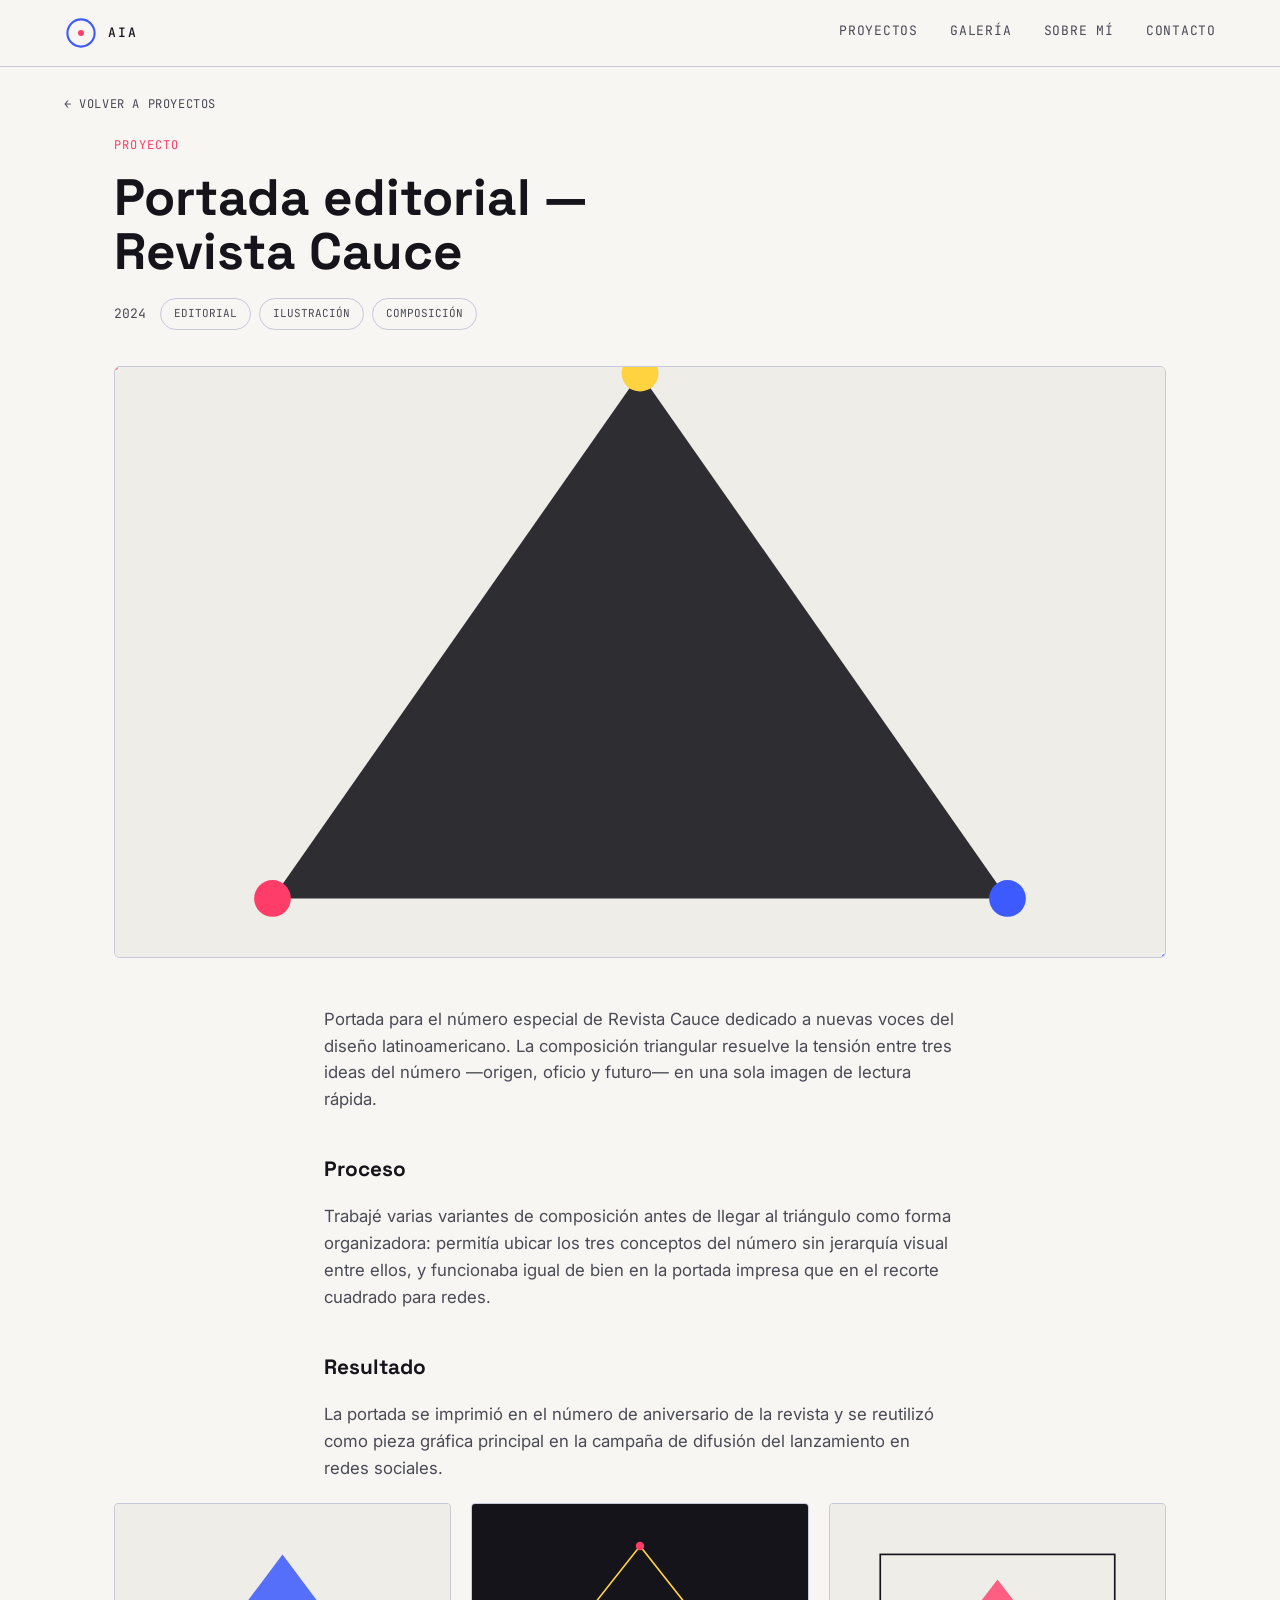
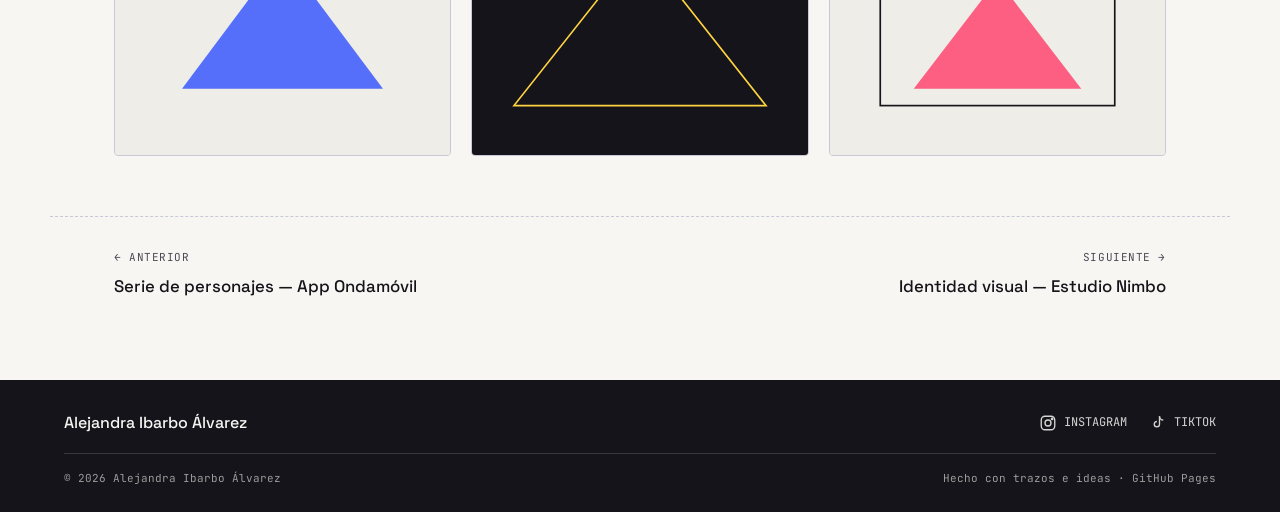
==== proyecto-cauce.html @ eb2e894c "Add files via upload" ====
<!DOCTYPE html>
<html lang="es">
<head>
<meta charset="UTF-8">
<meta name="viewport" content="width=device-width, initial-scale=1.0">
<title>Portada editorial — Revista Cauce · Alejandra Ibarbo Álvarez</title>
<meta name="description" content="Portada ilustrada para el número especial de Revista Cauce.">
<link rel="icon" href="data:image/svg+xml,<svg xmlns=%22http://www.w3.org/2000/svg%22 viewBox=%220 0 100 100%22><circle cx=%2250%22 cy=%2250%22 r=%2242%22 fill=%22%23F7F6F3%22 stroke=%22%233D5AFE%22 stroke-width=%228%22/><circle cx=%2250%22 cy=%2250%22 r=%2210%22 fill=%22%23FF3D68%22/></svg>">
<link rel="preconnect" href="https://fonts.googleapis.com">
<link rel="preconnect" href="https://fonts.gstatic.com" crossorigin>
<link href="https://fonts.googleapis.com/css2?family=Space+Grotesk:wght@500;700&family=Inter:wght@400;500;600&family=JetBrains+Mono:wght@400;500&display=swap" rel="stylesheet">
<link rel="stylesheet" href="css/style.css">
</head>
<body>

<a class="skip-link" href="#contenido">Saltar al contenido</a>

<header class="toolbar">
  <a href="index.html#inicio" class="toolbar__mark" aria-label="Inicio">
    <svg viewBox="0 0 40 40" width="34" height="34" aria-hidden="true">
      <circle cx="20" cy="20" r="16" fill="none" stroke="var(--vector-blue)" stroke-width="2.5"/>
      <circle cx="20" cy="20" r="3.5" fill="var(--node-pink)"/>
    </svg>
    <span class="toolbar__mark-text">AIA</span>
  </a>
  <nav class="toolbar__nav" aria-label="Navegación principal">
    <a href="index.html#proyectos">Proyectos</a>
    <a href="index.html#galeria">Galería</a>
    <a href="index.html#sobre-mi">Sobre mí</a>
    <a href="index.html#contacto">Contacto</a>
  </nav>
  <button class="toolbar__menu-btn" id="menuBtn" aria-expanded="false" aria-controls="mobileNav" aria-label="Abrir menú">
    <span></span><span></span><span></span>
  </button>
</header>

<nav id="mobileNav" class="mobile-nav" aria-label="Navegación móvil">
  <a href="index.html#proyectos">Proyectos</a>
  <a href="index.html#galeria">Galería</a>
  <a href="index.html#sobre-mi">Sobre mí</a>
  <a href="index.html#contacto">Contacto</a>
</nav>

<main id="contenido">

  <a href="index.html#proyectos" class="project-back">← Volver a proyectos</a>

  <header class="project-header">
    <span class="project-header__eyebrow">Proyecto</span>
    <h1>Portada editorial — Revista Cauce</h1>
    <div class="project-header__meta">
      <span class="project-header__year">2024</span>
      <ul class="project-header__tags">
        <li>Editorial</li>
        <li>Ilustración</li>
        <li>Composición</li>
      </ul>
    </div>
  </header>

  <div class="project-cover">
    <div class="project-cover__frame">
      <img src="assets/images/proyecto-3.svg" alt="Portada editorial para Revista Cauce">
    </div>
  </div>

  <div class="project-content">
    <p>Portada para el número especial de Revista Cauce dedicado a nuevas voces del diseño latinoamericano. La composición triangular resuelve la tensión entre tres ideas del número —origen, oficio y futuro— en una sola imagen de lectura rápida.</p>

    <h2>Proceso</h2>
    <p>Trabajé varias variantes de composición antes de llegar al triángulo como forma organizadora: permitía ubicar los tres conceptos del número sin jerarquía visual entre ellos, y funcionaba igual de bien en la portada impresa que en el recorte cuadrado para redes.</p>

    <h2>Resultado</h2>
    <p>La portada se imprimió en el número de aniversario de la revista y se reutilizó como pieza gráfica principal en la campaña de difusión del lanzamiento en redes sociales.</p>
  </div>

  <div class="project-gallery">
    <img src="assets/images/proyecto-3-detalle-1.svg" alt="Detalle 1 del proyecto Revista Cauce" loading="lazy">
    <img src="assets/images/proyecto-3-detalle-2.svg" alt="Detalle 2 del proyecto Revista Cauce" loading="lazy">
    <img src="assets/images/proyecto-3-detalle-3.svg" alt="Detalle 3 del proyecto Revista Cauce" loading="lazy">
  </div>

  <nav class="project-nav" aria-label="Navegación entre proyectos">
    <a href="proyecto-ondamovil.html" class="project-nav__link">
      <span class="project-nav__label">← Anterior</span>
      <span class="project-nav__title">Serie de personajes — App Ondamóvil</span>
    </a>
    <a href="proyecto-nimbo.html" class="project-nav__link project-nav__link--next">
      <span class="project-nav__label">Siguiente →</span>
      <span class="project-nav__title">Identidad visual — Estudio Nimbo</span>
    </a>
  </nav>

</main>

<footer class="footer">
  <div class="footer__row">
    <span class="footer__name">Alejandra Ibarbo Álvarez</span>
    <div class="footer__social">
      <a href="https://instagram.com/tunombre" target="_blank" rel="noopener noreferrer" aria-label="Instagram">
        <svg width="18" height="18" viewBox="0 0 24 24" fill="none" stroke="currentColor" stroke-width="1.8" aria-hidden="true"><rect x="3" y="3" width="18" height="18" rx="5"/><circle cx="12" cy="12" r="4"/><circle cx="17.5" cy="6.5" r="1"/></svg>
        <span>Instagram</span>
      </a>
      <a href="https://www.tiktok.com/@tunombre" target="_blank" rel="noopener noreferrer" aria-label="TikTok">
        <svg width="18" height="18" viewBox="0 0 24 24" fill="none" stroke="currentColor" stroke-width="1.8" aria-hidden="true"><path d="M14 3v10.5a3.5 3.5 0 1 1-3.5-3.5"/><path d="M14 3c0 3 2.5 5 5 5"/></svg>
        <span>TikTok</span>
      </a>
    </div>
  </div>
  <div class="footer__row footer__row--meta">
    <span>© <span id="year"></span> Alejandra Ibarbo Álvarez</span>
    <span>Hecho con trazos e ideas · GitHub Pages</span>
  </div>
</footer>

<script src="js/script.js"></script>
</body>
</html>
---- css/style.css ----
/* =========================================================
   TOKENS
   ========================================================= */
:root{
  --canvas: #F7F6F3;
  --canvas-alt: #EFEDE7;
  --ink: #14141A;
  --ink-soft: #4A4A55;
  --vector-blue: #3D5AFE;
  --node-pink: #FF3D68;
  --path-grey: #C7C9D9;
  --highlight-yellow: #FFD23F;

  --font-display: 'Space Grotesk', sans-serif;
  --font-body: 'Inter', sans-serif;
  --font-mono: 'JetBrains Mono', monospace;

  --container: 1180px;
  --edge: clamp(20px, 5vw, 64px);
}

*,*::before,*::after{ box-sizing: border-box; }

html{ scroll-behavior: smooth; }

body{
  margin:0;
  background: var(--canvas);
  color: var(--ink);
  font-family: var(--font-body);
  font-size: 16px;
  line-height: 1.6;
  -webkit-font-smoothing: antialiased;
}

img{ max-width: 100%; display:block; }
a{ color: inherit; }

h1,h2,h3{ font-family: var(--font-display); margin: 0; }

.skip-link{
  position:absolute; left:-999px; top:0;
  background:var(--ink); color:var(--canvas);
  padding:10px 16px; z-index:200;
}
.skip-link:focus{ left: var(--edge); top: var(--edge); }

:focus-visible{
  outline: 2.5px solid var(--vector-blue);
  outline-offset: 3px;
}

@media (prefers-reduced-motion: reduce){
  *{ animation-duration: 0.001ms !important; animation-iteration-count: 1 !important; transition-duration: 0.001ms !important; scroll-behavior: auto !important; }
}

/* =========================================================
   TOOLBAR
   ========================================================= */
.toolbar{
  position: sticky; top:0; z-index:100;
  display:flex; align-items:center; justify-content:space-between;
  padding: 16px var(--edge);
  background: rgba(247,246,243,0.86);
  backdrop-filter: blur(10px);
  border-bottom: 1px solid var(--path-grey);
}
.toolbar__mark{
  display:flex; align-items:center; gap:10px;
  text-decoration:none; color:var(--ink);
}
.toolbar__mark-text{
  font-family: var(--font-mono); font-size: 13px; letter-spacing:0.14em;
  font-weight:500;
}
.toolbar__nav{ display:flex; gap:32px; }
.toolbar__nav a{
  text-decoration:none; font-family:var(--font-mono);
  font-size: 13px; letter-spacing:0.06em; text-transform:uppercase;
  color: var(--ink-soft);
  position:relative; padding-bottom:3px;
  transition: color .2s ease;
}
.toolbar__nav a:hover{ color: var(--vector-blue); }
.toolbar__nav a::after{
  content:""; position:absolute; left:0; bottom:0; height:2px; width:0;
  background: var(--node-pink); transition: width .25s ease;
}
.toolbar__nav a:hover::after{ width:100%; }

.toolbar__menu-btn{
  display:none; flex-direction:column; gap:5px;
  width:32px; height:32px; background:none; border:none; cursor:pointer;
  padding:0;
}
.toolbar__menu-btn span{
  display:block; height:2px; width:100%; background:var(--ink);
  transition: transform .25s ease, opacity .25s ease;
}

.mobile-nav{
  display:none; flex-direction:column;
  position: sticky; top: 66px; z-index:99;
  background: var(--canvas);
  border-bottom: 1px solid var(--path-grey);
}
.mobile-nav a{
  padding: 16px var(--edge);
  text-decoration:none; color:var(--ink);
  font-family: var(--font-mono); font-size:14px; text-transform:uppercase;
  border-top: 1px solid var(--canvas-alt);
}
.mobile-nav.is-open{ display:flex; }

@media (max-width: 760px){
  .toolbar__nav{ display:none; }
  .toolbar__menu-btn{ display:flex; }
}

/* =========================================================
   HERO
   ========================================================= */
.hero{
  position:relative;
  padding: clamp(64px, 12vh, 130px) var(--edge) clamp(48px, 8vh, 80px);
  max-width: var(--container);
  margin: 0 auto;
  overflow:hidden;
}
.hero__grid{
  position:absolute; inset:0;
  background-image:
    linear-gradient(var(--canvas-alt) 1px, transparent 1px),
    linear-gradient(90deg, var(--canvas-alt) 1px, transparent 1px);
  background-size: 42px 42px;
  mask-image: radial-gradient(ellipse 80% 60% at 30% 20%, black, transparent 70%);
  opacity:0.6;
  z-index:-1;
}
.hero__eyebrow{
  font-family: var(--font-mono); font-size:13px; letter-spacing:0.1em;
  text-transform:uppercase; color: var(--vector-blue); margin:0 0 20px;
}
.hero__name{
  font-size: clamp(2.6rem, 9vw, 6.2rem);
  font-weight:700; line-height:0.98; letter-spacing:-0.01em;
  margin:0 0 28px;
}
.hero__name-line{
  display:block; position:relative;
}
.hero__name-line::before{
  content:""; position:absolute; width:8px; height:8px; border-radius:50%;
  background: var(--node-pink); left:-20px; top:0.4em;
  opacity:0; transform: scale(0);
  animation: nodePop .5s ease forwards;
  animation-delay: 1.1s;
}
.hero__name-line:last-child::before{ background: var(--vector-blue); animation-delay: 1.3s; }
@keyframes nodePop{ to{ opacity:1; transform:scale(1); } }
.hero__name-line{
  clip-path: inset(0 100% 0 0);
  animation: reveal 0.9s cubic-bezier(.65,0,.35,1) forwards;
}
.hero__name-line:nth-child(2){ animation-delay: 0.25s; }
@keyframes reveal{ to{ clip-path: inset(0 0 0 0); } }

.hero__role{
  font-family: var(--font-mono); font-size: clamp(13px,1.6vw,15px);
  color: var(--ink-soft); text-transform:uppercase; letter-spacing:0.04em;
  margin: 0 0 22px; max-width: 44ch;
}
.hero__intro{
  font-size: clamp(1.05rem, 2vw, 1.25rem);
  max-width: 46ch; color: var(--ink); margin: 0 0 36px;
}

.hero__actions{ display:flex; gap:16px; flex-wrap:wrap; margin-bottom: 56px; }
.btn{
  font-family: var(--font-mono); font-size:13px; letter-spacing:0.05em;
  text-transform:uppercase; text-decoration:none;
  padding: 14px 26px; border-radius: 2px;
  border: 1.5px solid var(--ink); transition: all .2s ease;
  display:inline-flex; align-items:center; gap:8px;
}
.btn--primary{ background: var(--ink); color: var(--canvas); }
.btn--primary:hover{ background: var(--vector-blue); border-color:var(--vector-blue); }
.btn--ghost{ background:transparent; color:var(--ink); }
.btn--ghost:hover{ border-color: var(--node-pink); color: var(--node-pink); }

.hero__statusbar{
  display:flex; align-items:center; gap:10px;
  font-family: var(--font-mono); font-size:12px; color: var(--ink-soft);
  border-top: 1px dashed var(--path-grey); padding-top:18px;
}
.hero__scroll-cue{ margin-left:auto; display:flex; align-items:center; gap:6px; }
.hero__scroll-arrow{ display:inline-block; animation: bob 1.6s ease-in-out infinite; }
@keyframes bob{ 0%,100%{ transform:translateY(0);} 50%{ transform:translateY(4px);} }

@media (max-width:520px){
  .hero__statusbar span:not(.hero__scroll-cue):not(:first-child){ display:none; }
  .hero__role-break{ display:none; }
}

/* =========================================================
   SECTION HEAD (shared)
   ========================================================= */
.section-head{
  max-width: var(--container); margin: 0 auto; padding: 0 var(--edge);
}
.section-head__tag{
  display:block; font-family: var(--font-mono); font-size:12px;
  letter-spacing:0.1em; text-transform:uppercase; color: var(--node-pink);
  margin-bottom:14px;
}
.section-head h2{ font-size: clamp(1.8rem, 4vw, 2.6rem); margin-bottom:10px; }
.section-head p{ color: var(--ink-soft); max-width:56ch; }

/* =========================================================
   WORK / GRID
   ========================================================= */
.work{ padding: clamp(60px,10vh,110px) 0 clamp(60px,10vh,110px); }

.grid{
  display:grid; grid-template-columns: repeat(3, 1fr); gap: 28px;
  max-width: var(--container); margin: 40px auto 0; padding: 0 var(--edge);
}
@media (max-width: 900px){ .grid{ grid-template-columns: repeat(2,1fr); } }
@media (max-width: 600px){ .grid{ grid-template-columns: 1fr; } }

.card{
  opacity:0; transform: translateY(18px);
  transition: opacity .5s ease, transform .5s ease;
}
.card.is-visible{ opacity:1; transform:none; }

.project-card{
  display:flex; flex-direction:column; width:100%;
  background:none; border:none; padding:0; margin:0; cursor:pointer;
  text-align:left; font-family:inherit; color:inherit; text-decoration:none;
}
.project-card:hover .card__frame{ border-color: var(--vector-blue); }

.card__frame{
  position:relative; aspect-ratio: 4/3; overflow:hidden; display:block;
  background: var(--canvas-alt);
  border: 1px solid var(--path-grey);
  border-radius: 4px;
}
.card__frame img{
  width:100%; height:100%; object-fit:cover;
  transition: transform .5s cubic-bezier(.2,.8,.2,1);
}
.project-card:hover .card__frame img{ transform: scale(1.06); }

.card__expand{
  position:absolute; right:12px; bottom:12px;
  background: var(--ink); color: var(--canvas);
  font-family: var(--font-mono); font-size:11px; text-transform:uppercase;
  letter-spacing:0.05em; padding:7px 12px; border-radius:999px;
  opacity:0; transform: translateY(6px);
  transition: opacity .25s ease, transform .25s ease;
}
.project-card:hover .card__expand,
.project-card:focus-visible .card__expand{ opacity:1; transform:none; }

.card__node{
  position:absolute; width:9px; height:9px; border-radius:50%;
  background: var(--node-pink); border:2px solid var(--canvas);
  opacity:0; transition: opacity .25s ease;
}
.card__node--tl{ top:-5px; left:-5px; }
.card__node--br{ bottom:-5px; right:-5px; background:var(--vector-blue); }
.project-card:hover .card__node{ opacity:1; }

.card__meta{ padding-top:14px; display:flex; flex-direction:column; gap:6px; }
.card__title{ font-size:1.02rem; font-weight:500; font-family: var(--font-body); }
.card__year{ font-family: var(--font-mono); font-size:11px; color: var(--ink-soft); }

/* =========================================================
   ABOUT
   ========================================================= */
.about{
  display:grid; grid-template-columns: 0.8fr 1.2fr; gap: 60px; align-items:center;
  max-width: var(--container); margin: 0 auto; padding: clamp(60px,10vh,110px) var(--edge);
  border-top: 1px solid var(--path-grey);
}
.about__mark{ max-width:260px; margin:0 auto; }
.about__text p{ max-width:60ch; color:var(--ink-soft); font-size:1.05rem; }
.pills{
  list-style:none; margin: 22px 0 0; padding:0; display:flex; flex-wrap:wrap; gap:10px;
}
.pills li{
  font-family: var(--font-mono); font-size:12px; text-transform:uppercase;
  border:1.5px solid var(--path-grey); border-radius:999px; padding:7px 14px;
  color: var(--ink-soft);
}
@media (max-width: 780px){
  .about{ grid-template-columns: 1fr; text-align:left; }
  .about__mark{ max-width:180px; }
}

/* =========================================================
   CONTACT
   ========================================================= */
.contact{
  text-align:center; padding: clamp(70px,12vh,130px) var(--edge);
  max-width: 720px; margin:0 auto;
}
.contact h2{ font-size: clamp(2rem,5vw,3rem); margin: 14px 0 12px; }
.contact p{ color:var(--ink-soft); margin-bottom:28px; }
.contact__email{
  display:inline-block; font-family: var(--font-display); font-weight:700;
  font-size: clamp(1.2rem,3vw,1.6rem); text-decoration:none; color:var(--ink);
  border-bottom: 2.5px solid var(--node-pink); padding-bottom:4px;
  transition: color .2s ease, border-color .2s ease;
}
.contact__email:hover{ color: var(--vector-blue); border-color: var(--vector-blue); }

/* =========================================================
   FOOTER
   ========================================================= */
.footer{
  background: var(--ink); color: var(--canvas);
  padding: 30px var(--edge) 24px;
}
.footer__row{
  max-width: var(--container); margin:0 auto;
  display:flex; align-items:center; justify-content:space-between; flex-wrap:wrap; gap:16px;
}
.footer__name{ font-family: var(--font-display); font-weight:500; font-size:1rem; }
.footer__social{ display:flex; gap:22px; }
.footer__social a{
  display:flex; align-items:center; gap:7px; text-decoration:none; color: var(--canvas);
  font-family: var(--font-mono); font-size:12px; text-transform:uppercase;
  opacity:0.85; transition: opacity .2s ease, color .2s ease;
}
.footer__social a:hover{ opacity:1; color: var(--highlight-yellow); }
.footer__row--meta{
  margin-top:18px; padding-top:16px; border-top:1px solid rgba(247,246,243,0.15);
  font-family: var(--font-mono); font-size:11px; color: rgba(247,246,243,0.6);
  justify-content:space-between;
}
@media (max-width:600px){
  .footer__row--meta{ flex-direction:column; align-items:flex-start; gap:6px; }
}

/* =========================================================
   GALERÍA
   ========================================================= */
.gallery{ padding: 0 0 clamp(60px,10vh,110px); }

.gallery__grid{
  display:grid; grid-template-columns: repeat(4, 1fr); gap: 16px;
  max-width: var(--container); margin: 40px auto 0; padding: 0 var(--edge);
}
@media (max-width: 900px){ .gallery__grid{ grid-template-columns: repeat(3,1fr); } }
@media (max-width: 600px){ .gallery__grid{ grid-template-columns: repeat(2,1fr); gap:10px; } }

.gallery__item{
  position:relative; aspect-ratio: 1/1; overflow:hidden;
  background: var(--canvas-alt); border: 1px solid var(--path-grey); border-radius:4px;
  padding:0; cursor:pointer; display:block;
}
.gallery__item img{
  width:100%; height:100%; object-fit:cover;
  transition: transform .45s cubic-bezier(.2,.8,.2,1), opacity .2s ease;
}
.gallery__item:hover img{ transform: scale(1.08); }
.gallery__item::after{
  content:""; position:absolute; inset:0; border:2px solid transparent;
  transition: border-color .2s ease; pointer-events:none;
}
.gallery__item:hover::after{ border-color: var(--node-pink); }

/* =========================================================
   LIGHTBOX (galería)
   ========================================================= */
.lightbox{
  position: fixed; inset:0; z-index:300;
  display:flex; align-items:center; justify-content:center;
  visibility:hidden; opacity:0;
  transition: opacity .3s ease, visibility 0s linear .3s;
}
.lightbox.is-open{ visibility:visible; opacity:1; transition: opacity .3s ease; }

.lightbox__backdrop{ position:absolute; inset:0; background: rgba(20,20,26,0.92); }

.lightbox__figure{
  position:relative; z-index:1; max-width:min(880px,90vw); max-height:82vh;
  display:flex; flex-direction:column; align-items:center; margin:0;
  transform: scale(0.97); transition: transform .3s ease;
}
.lightbox.is-open .lightbox__figure{ transform:none; }
.lightbox__figure img{
  max-width:100%; max-height:70vh; object-fit:contain;
  border-radius:4px; background: var(--canvas-alt);
}
.lightbox__figure figcaption{
  color: var(--canvas); font-family: var(--font-mono); font-size:12px;
  letter-spacing:0.05em; margin-top:16px; text-align:center;
}

.lightbox__close, .lightbox__nav{
  position:absolute; z-index:2; cursor:pointer;
  background: rgba(247,246,243,0.1); border: 1px solid rgba(247,246,243,0.3);
  color: var(--canvas); border-radius:50%;
  display:flex; align-items:center; justify-content:center;
  transition: background .2s ease, border-color .2s ease;
}
.lightbox__close{ top:20px; right:20px; width:42px; height:42px; }
.lightbox__nav{ top:50%; transform: translateY(-50%); width:46px; height:46px; }
.lightbox__nav--prev{ left:20px; }
.lightbox__nav--next{ right:20px; }
.lightbox__close:hover, .lightbox__nav:hover{
  background: var(--node-pink); border-color: var(--node-pink);
}

@media (max-width:600px){
  .lightbox__nav{ width:38px; height:38px; }
  .lightbox__nav--prev{ left:8px; }
  .lightbox__nav--next{ right:8px; }
  .lightbox__close{ top:10px; right:10px; }
}

/* =========================================================
   PÁGINA DE PROYECTO INDIVIDUAL
   ========================================================= */
.project-back{
  display:inline-flex; align-items:center; gap:8px;
  max-width: var(--container); margin: 28px auto 0; padding: 0 var(--edge);
  font-family: var(--font-mono); font-size:12px; text-transform:uppercase;
  letter-spacing:0.05em; text-decoration:none; color: var(--ink-soft);
  transition: color .2s ease;
}
.project-back:hover{ color: var(--vector-blue); }

.project-header{
  max-width: var(--container); margin: 0 auto; padding: 20px var(--edge) 0;
}
.project-header__eyebrow{
  font-family: var(--font-mono); font-size:12px; letter-spacing:0.1em;
  text-transform:uppercase; color: var(--node-pink); display:block; margin-bottom:16px;
}
.project-header h1{
  font-size: clamp(2rem, 5vw, 3.2rem); line-height:1.05; max-width: 18ch; margin-bottom:20px;
}
.project-header__meta{
  display:flex; flex-wrap:wrap; align-items:center; gap:14px;
}
.project-header__year{ font-family: var(--font-mono); font-size:13px; color: var(--ink-soft); }
.project-header__tags{
  list-style:none; display:flex; flex-wrap:wrap; gap:8px; margin:0; padding:0;
}
.project-header__tags li{
  font-family: var(--font-mono); font-size:11px; text-transform:uppercase;
  border:1.5px solid var(--path-grey); border-radius:999px; padding:6px 13px;
  color: var(--ink-soft);
}

.project-cover{
  max-width: var(--container); margin: 36px auto 0; padding: 0 var(--edge);
}
.project-cover__frame{
  position:relative; border-radius:6px; overflow:hidden; border:1px solid var(--path-grey);
  aspect-ratio: 16/9; background: var(--canvas-alt);
}
.project-cover__frame img{ width:100%; height:100%; object-fit:cover; }
.project-cover__frame::before,
.project-cover__frame::after{
  content:""; position:absolute; width:10px; height:10px; border-radius:50%;
  border:2px solid var(--canvas);
}
.project-cover__frame::before{ top:-5px; left:-5px; background: var(--node-pink); }
.project-cover__frame::after{ bottom:-5px; right:-5px; background: var(--vector-blue); }

.project-content{
  max-width: 760px; margin: 48px auto 0; padding: 0 var(--edge);
}
.project-content p{ font-size:1.05rem; color: var(--ink-soft); margin-bottom:22px; }
.project-content h2{
  font-size:1.3rem; margin: 40px 0 14px; color: var(--ink);
}

.project-gallery{
  max-width: var(--container); margin: 20px auto 0; padding: 0 var(--edge) 40px;
  display:grid; grid-template-columns: repeat(3,1fr); gap:20px;
}
.project-gallery img{
  width:100%; aspect-ratio: 4/3; object-fit:cover; border-radius:4px;
  border:1px solid var(--path-grey); background: var(--canvas-alt);
}
@media (max-width:760px){ .project-gallery{ grid-template-columns: repeat(2,1fr); } }
@media (max-width:480px){ .project-gallery{ grid-template-columns: 1fr; } }

.project-nav{
  max-width: var(--container); margin: 0 auto; padding: 40px var(--edge) 80px;
  display:flex; justify-content:space-between; align-items:center; gap:20px;
  border-top: 1px dashed var(--path-grey); margin-top:20px; padding-top:32px;
}
.project-nav__link{
  display:flex; flex-direction:column; gap:6px; text-decoration:none; color:var(--ink);
  max-width: 45%;
}
.project-nav__link--next{ text-align:right; align-items:flex-end; }
.project-nav__label{
  font-family: var(--font-mono); font-size:11px; text-transform:uppercase;
  color: var(--ink-soft); letter-spacing:0.05em;
}
.project-nav__title{
  font-family: var(--font-display); font-weight:500; font-size:1.05rem;
  transition: color .2s ease;
}
.project-nav__link:hover .project-nav__title{ color: var(--vector-blue); }

@media (max-width:600px){
  .project-header h1{ max-width:none; }
}
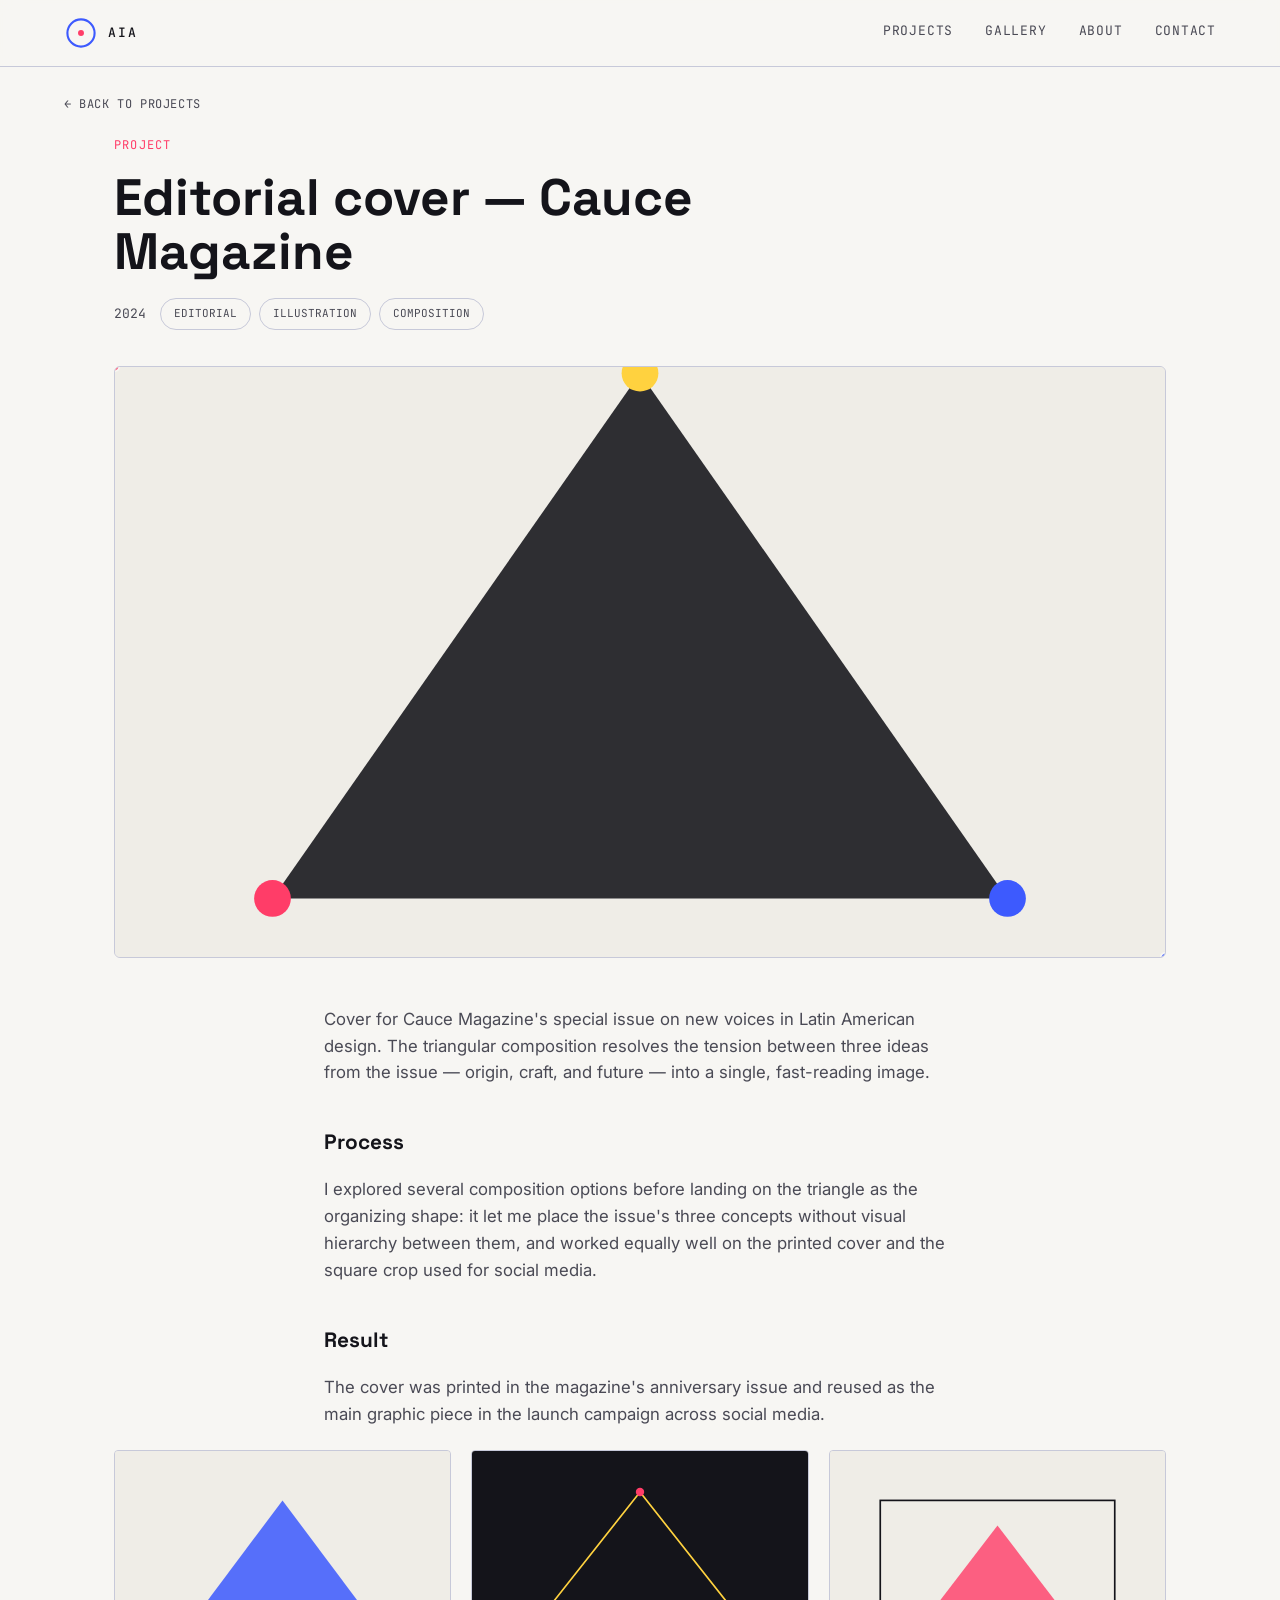
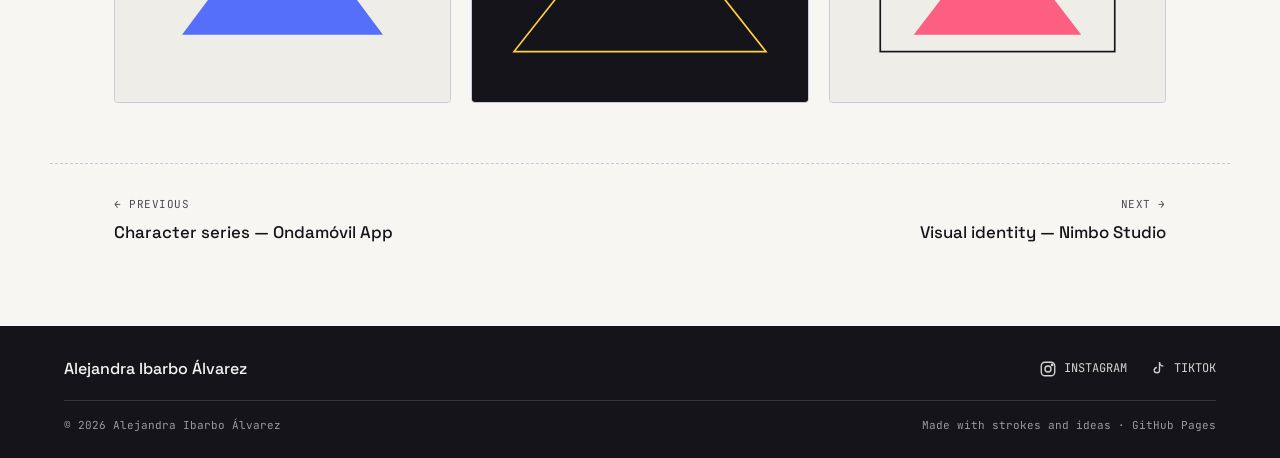
==== commit ee235cd3: "Add portfolio site (index, project pages, CSS, JS, assets, README) Restores the illustration portfol" ====
--- a/proyecto-cauce.html
+++ b/proyecto-cauce.html
@@ -1,10 +1,10 @@
 <!DOCTYPE html>
-<html lang="es">
+<html lang="en">
 <head>
 <meta charset="UTF-8">
 <meta name="viewport" content="width=device-width, initial-scale=1.0">
-<title>Portada editorial — Revista Cauce · Alejandra Ibarbo Álvarez</title>
-<meta name="description" content="Portada ilustrada para el número especial de Revista Cauce.">
+<title>Editorial cover — Cauce Magazine · Alejandra Ibarbo Álvarez</title>
+<meta name="description" content="Illustrated cover for Cauce Magazine's special issue.">
 <link rel="icon" href="data:image/svg+xml,<svg xmlns=%22http://www.w3.org/2000/svg%22 viewBox=%220 0 100 100%22><circle cx=%2250%22 cy=%2250%22 r=%2242%22 fill=%22%23F7F6F3%22 stroke=%22%233D5AFE%22 stroke-width=%228%22/><circle cx=%2250%22 cy=%2250%22 r=%2210%22 fill=%22%23FF3D68%22/></svg>">
 <link rel="preconnect" href="https://fonts.googleapis.com">
 <link rel="preconnect" href="https://fonts.gstatic.com" crossorigin>
@@ -13,81 +13,81 @@
 </head>
 <body>
 
-<a class="skip-link" href="#contenido">Saltar al contenido</a>
+<a class="skip-link" href="#contenido">Skip to content</a>
 
 <header class="toolbar">
-  <a href="index.html#inicio" class="toolbar__mark" aria-label="Inicio">
+  <a href="index.html#inicio" class="toolbar__mark" aria-label="Home">
     <svg viewBox="0 0 40 40" width="34" height="34" aria-hidden="true">
       <circle cx="20" cy="20" r="16" fill="none" stroke="var(--vector-blue)" stroke-width="2.5"/>
       <circle cx="20" cy="20" r="3.5" fill="var(--node-pink)"/>
     </svg>
     <span class="toolbar__mark-text">AIA</span>
   </a>
-  <nav class="toolbar__nav" aria-label="Navegación principal">
-    <a href="index.html#proyectos">Proyectos</a>
-    <a href="index.html#galeria">Galería</a>
-    <a href="index.html#sobre-mi">Sobre mí</a>
-    <a href="index.html#contacto">Contacto</a>
+  <nav class="toolbar__nav" aria-label="Main navigation">
+    <a href="index.html#proyectos">Projects</a>
+    <a href="index.html#galeria">Gallery</a>
+    <a href="index.html#sobre-mi">About</a>
+    <a href="index.html#contacto">Contact</a>
   </nav>
-  <button class="toolbar__menu-btn" id="menuBtn" aria-expanded="false" aria-controls="mobileNav" aria-label="Abrir menú">
+  <button class="toolbar__menu-btn" id="menuBtn" aria-expanded="false" aria-controls="mobileNav" aria-label="Open menu">
     <span></span><span></span><span></span>
   </button>
 </header>
 
-<nav id="mobileNav" class="mobile-nav" aria-label="Navegación móvil">
-  <a href="index.html#proyectos">Proyectos</a>
-  <a href="index.html#galeria">Galería</a>
-  <a href="index.html#sobre-mi">Sobre mí</a>
-  <a href="index.html#contacto">Contacto</a>
+<nav id="mobileNav" class="mobile-nav" aria-label="Mobile navigation">
+  <a href="index.html#proyectos">Projects</a>
+  <a href="index.html#galeria">Gallery</a>
+  <a href="index.html#sobre-mi">About</a>
+  <a href="index.html#contacto">Contact</a>
 </nav>
 
 <main id="contenido">
 
-  <a href="index.html#proyectos" class="project-back">← Volver a proyectos</a>
+  <a href="index.html#proyectos" class="project-back">← Back to projects</a>
 
   <header class="project-header">
-    <span class="project-header__eyebrow">Proyecto</span>
-    <h1>Portada editorial — Revista Cauce</h1>
+    <span class="project-header__eyebrow">Project</span>
+    <h1>Editorial cover — Cauce Magazine</h1>
     <div class="project-header__meta">
       <span class="project-header__year">2024</span>
       <ul class="project-header__tags">
         <li>Editorial</li>
-        <li>Ilustración</li>
-        <li>Composición</li>
+        <li>Illustration</li>
+        <li>Composition</li>
       </ul>
     </div>
   </header>
 
   <div class="project-cover">
     <div class="project-cover__frame">
-      <img src="assets/images/proyecto-3.svg" alt="Portada editorial para Revista Cauce">
+      <img src="assets/images/proyecto-3.svg" alt="Editorial cover for Cauce Magazine">
     </div>
   </div>
 
   <div class="project-content">
-    <p>Portada para el número especial de Revista Cauce dedicado a nuevas voces del diseño latinoamericano. La composición triangular resuelve la tensión entre tres ideas del número —origen, oficio y futuro— en una sola imagen de lectura rápida.</p>
+    <p>Cover for Cauce Magazine's special issue on new voices in Latin American design. The triangular composition resolves the tension between three ideas from the issue — origin, craft, and future — into a single, fast-reading image.</p>
 
-    <h2>Proceso</h2>
-    <p>Trabajé varias variantes de composición antes de llegar al triángulo como forma organizadora: permitía ubicar los tres conceptos del número sin jerarquía visual entre ellos, y funcionaba igual de bien en la portada impresa que en el recorte cuadrado para redes.</p>
+    <h2>Process</h2>
+    <p>I explored several composition options before landing on the triangle as the organizing shape: it let me place the issue's three concepts without visual hierarchy between them, and worked equally well on the printed cover and the square crop used for social media.</p>
 
-    <h2>Resultado</h2>
-    <p>La portada se imprimió en el número de aniversario de la revista y se reutilizó como pieza gráfica principal en la campaña de difusión del lanzamiento en redes sociales.</p>
+    <h2>Result</h2>
+    <p>The cover was printed in the magazine's anniversary issue and reused as the main graphic piece in the launch campaign across social media.</p>
   </div>
 
   <div class="project-gallery">
-    <img src="assets/images/proyecto-3-detalle-1.svg" alt="Detalle 1 del proyecto Revista Cauce" loading="lazy">
-    <img src="assets/images/proyecto-3-detalle-2.svg" alt="Detalle 2 del proyecto Revista Cauce" loading="lazy">
-    <img src="assets/images/proyecto-3-detalle-3.svg" alt="Detalle 3 del proyecto Revista Cauce" loading="lazy">
+    <img src="assets/images/proyecto-3-detalle-1.svg" alt="Detail 1 of the Cauce Magazine project" loading="lazy">
+    <img src="assets/images/proyecto-3-detalle-2.svg" alt="Detail 2 of the Cauce Magazine project" loading="lazy">
+    <img src="assets/images/proyecto-3-detalle-3.svg" alt="Detail 3 of the Cauce Magazine project" loading="lazy">
   </div>
 
-  <nav class="project-nav" aria-label="Navegación entre proyectos">
+  <nav class="project-nav" aria-label="Navigate between projects">
     <a href="proyecto-ondamovil.html" class="project-nav__link">
-      <span class="project-nav__label">← Anterior</span>
-      <span class="project-nav__title">Serie de personajes — App Ondamóvil</span>
+      <span class="project-nav__label">← Previous</span>
+      <span class="project-nav__title">Character series — Ondamóvil App</span>
     </a>
     <a href="proyecto-nimbo.html" class="project-nav__link project-nav__link--next">
-      <span class="project-nav__label">Siguiente →</span>
-      <span class="project-nav__title">Identidad visual — Estudio Nimbo</span>
+      <span class="project-nav__label">Next →</span>
+      <span class="project-nav__title">Visual identity — Nimbo Studio</span>
     </a>
   </nav>
 
@@ -97,11 +97,11 @@
   <div class="footer__row">
     <span class="footer__name">Alejandra Ibarbo Álvarez</span>
     <div class="footer__social">
-      <a href="https://instagram.com/tunombre" target="_blank" rel="noopener noreferrer" aria-label="Instagram">
+      <a href="https://instagram.com/yourname" target="_blank" rel="noopener noreferrer" aria-label="Instagram">
         <svg width="18" height="18" viewBox="0 0 24 24" fill="none" stroke="currentColor" stroke-width="1.8" aria-hidden="true"><rect x="3" y="3" width="18" height="18" rx="5"/><circle cx="12" cy="12" r="4"/><circle cx="17.5" cy="6.5" r="1"/></svg>
         <span>Instagram</span>
       </a>
-      <a href="https://www.tiktok.com/@tunombre" target="_blank" rel="noopener noreferrer" aria-label="TikTok">
+      <a href="https://www.tiktok.com/@yourname" target="_blank" rel="noopener noreferrer" aria-label="TikTok">
         <svg width="18" height="18" viewBox="0 0 24 24" fill="none" stroke="currentColor" stroke-width="1.8" aria-hidden="true"><path d="M14 3v10.5a3.5 3.5 0 1 1-3.5-3.5"/><path d="M14 3c0 3 2.5 5 5 5"/></svg>
         <span>TikTok</span>
       </a>
@@ -109,7 +109,7 @@
   </div>
   <div class="footer__row footer__row--meta">
     <span>© <span id="year"></span> Alejandra Ibarbo Álvarez</span>
-    <span>Hecho con trazos e ideas · GitHub Pages</span>
+    <span>Made with strokes and ideas · GitHub Pages</span>
   </div>
 </footer>
 
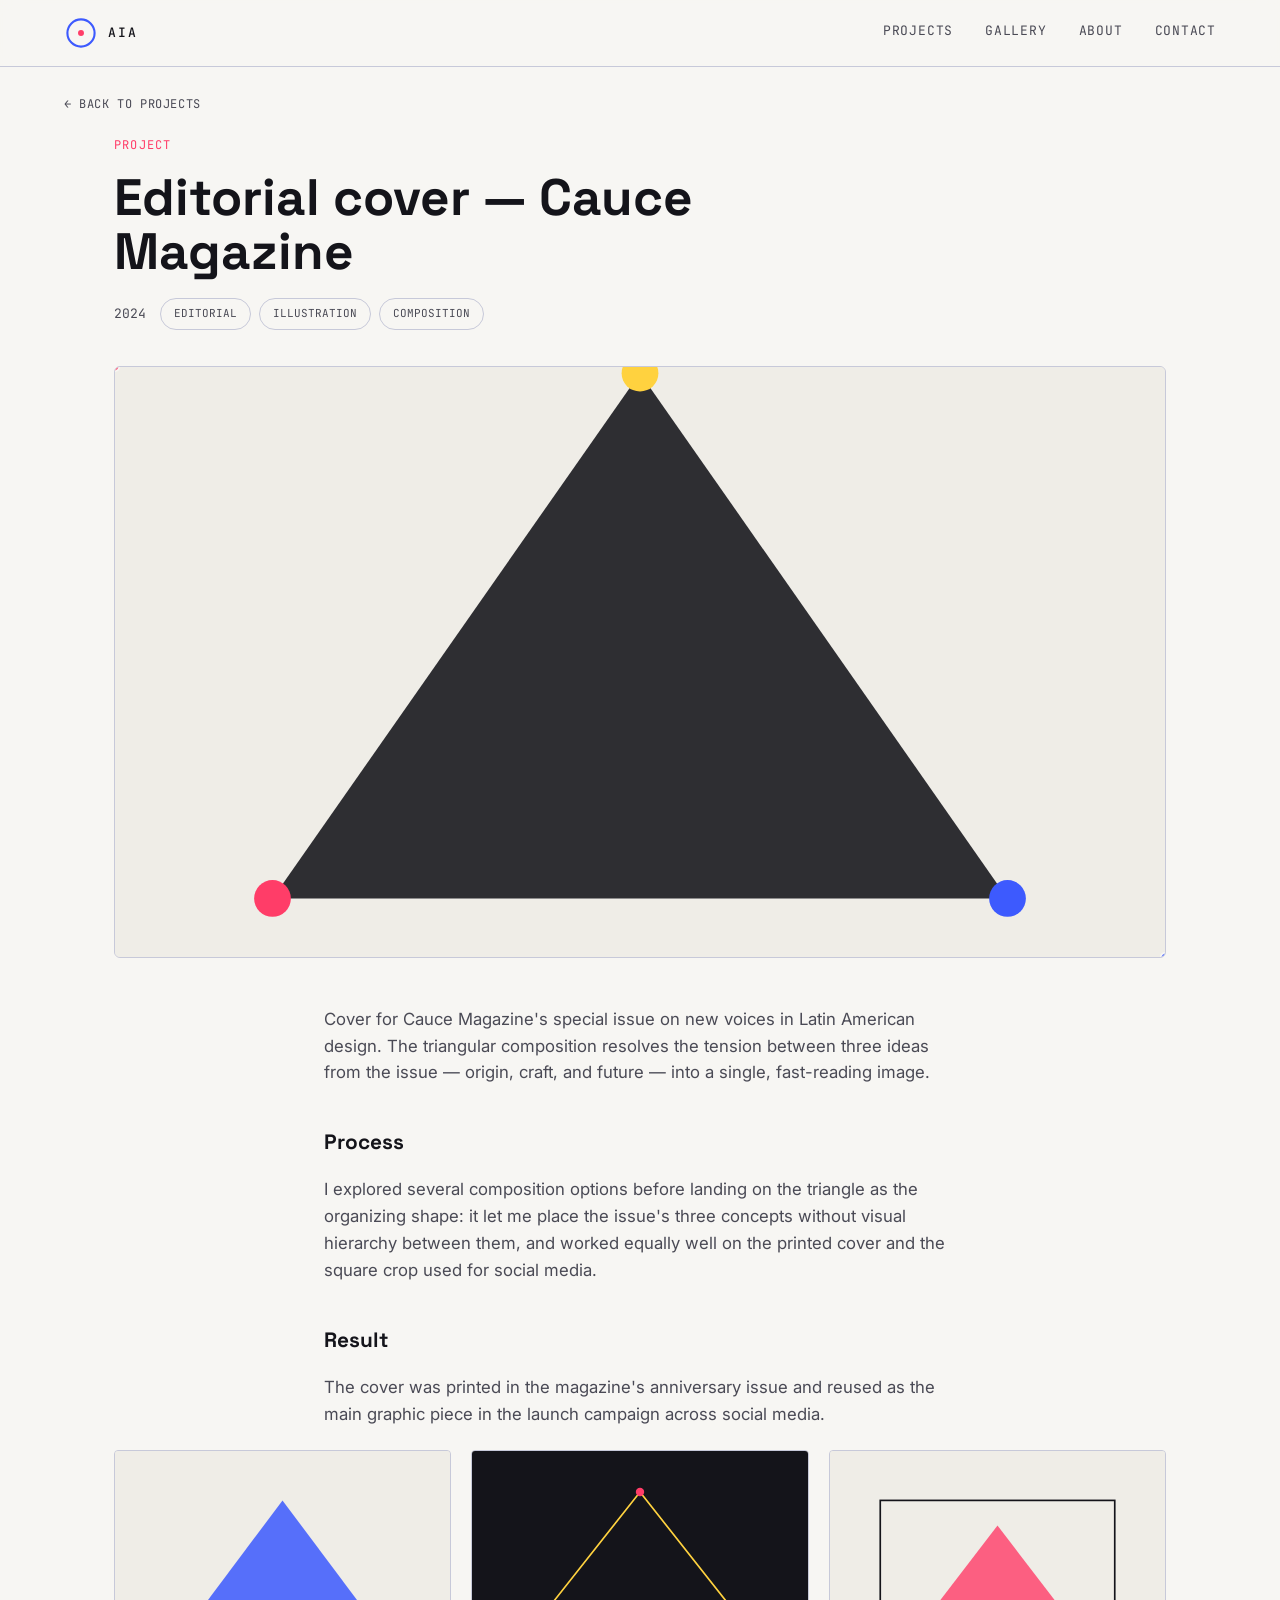
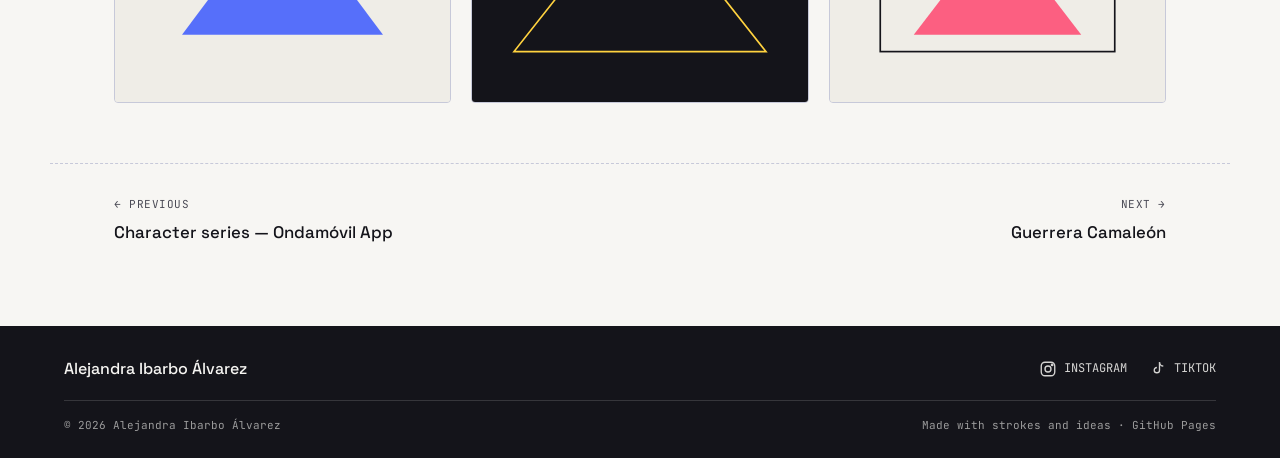
==== commit 5c03073b: "Replace first project with Guerrera Camaleón Swaps the Nimbo Studio placeholder for the real first p" ====
--- a/proyecto-cauce.html
+++ b/proyecto-cauce.html
@@ -87,7 +87,7 @@
     </a>
     <a href="proyecto-nimbo.html" class="project-nav__link project-nav__link--next">
       <span class="project-nav__label">Next →</span>
-      <span class="project-nav__title">Visual identity — Nimbo Studio</span>
+      <span class="project-nav__title">Guerrera Camaleón</span>
     </a>
   </nav>
 
